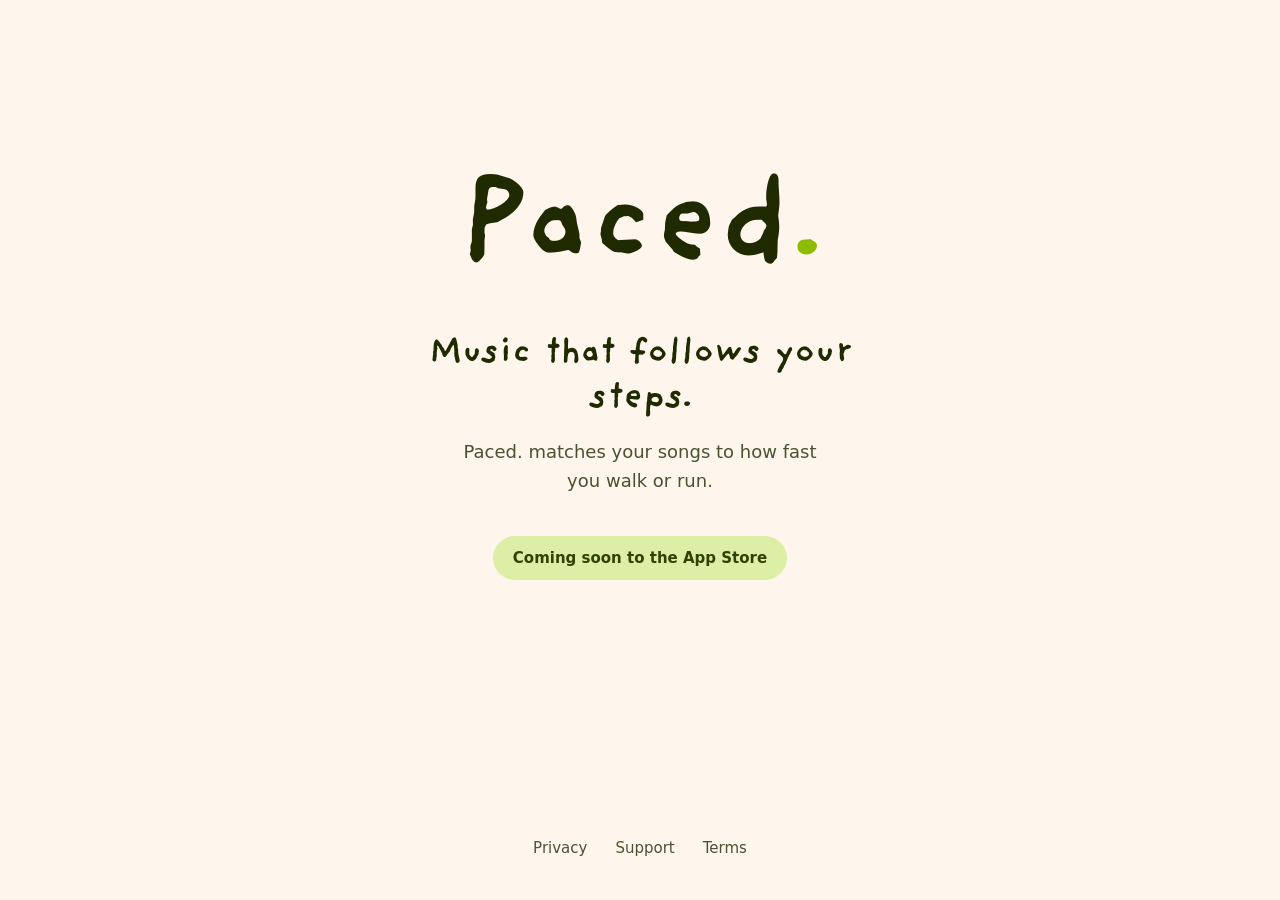
==== index.html @ 280a310a "Add Paced. website: landing, privacy and support pages Co-Authored-By: Claude Opus 5.5 <noreply@anth" ====
<!doctype html>
<html lang="en">
<head>
  <meta charset="utf-8">
  <meta name="viewport" content="width=device-width, initial-scale=1">
  <title>Paced.</title>
  <meta name="description" content="Paced. matches your songs to how fast you walk or run.">
  <link rel="preload" href="fonts/ProvidenceSans-Bold.otf" as="font" type="font/otf" crossorigin>
  <link rel="stylesheet" href="style.css">
</head>
<body>
  <main>
    <section class="hero">
      <h1>Paced<span class="dot">.</span></h1>
      <p class="lead">Music that follows your steps.</p>
      <p class="sub">Paced. matches your songs to how fast you walk or run.</p>
      <span class="pill">Coming soon to the App Store</span>
    </section>
  </main>
  <footer>
    <nav>
      <a href="privacy.html">Privacy</a>
      <a href="support.html">Support</a>
      <a href="https://www.apple.com/legal/internet-services/itunes/dev/stdeula/">Terms</a>
    </nav>
  </footer>
</body>
</html>
---- style.css ----
@font-face {
  font-family: "Providence Sans";
  src: url("fonts/ProvidenceSans-Bold.otf") format("opentype");
  font-weight: 700;
  font-style: normal;
  font-display: swap;
}

:root {
  --bg: #FEF5EC;
  --text: #1F2A00;
  --muted: #4A5232;
  --green: #8CBB00;
  --pill-bg: #DDEEA6;
  --pill-text: #2F4200;
  --heading: "Providence Sans", system-ui, -apple-system, sans-serif;
  --body: system-ui, -apple-system, "SF Pro Text", sans-serif;
  color-scheme: light;
}

* { box-sizing: border-box; }

html { -webkit-text-size-adjust: 100%; }

body {
  margin: 0;
  min-height: 100vh;
  min-height: 100dvh;
  display: flex;
  flex-direction: column;
  background: var(--bg);
  color: var(--text);
  font-family: var(--body);
  font-size: 17px;
  line-height: 1.6;
}

main { flex: 1; width: 100%; }

h1, h2, .wordmark, .lead {
  font-family: var(--heading);
  font-weight: 700;
  line-height: 1.15;
}

.dot { color: var(--green); }

a { color: var(--text); text-decoration-color: var(--green); text-underline-offset: 3px; text-decoration-thickness: 2px; }
a:hover { color: var(--muted); }

/* Landing */
.hero {
  display: flex;
  flex-direction: column;
  align-items: center;
  justify-content: center;
  text-align: center;
  padding: 18vh 24px 64px;
}

.hero h1 {
  font-size: clamp(64px, 18vw, 120px);
  margin: 0 0 32px;
}

.lead {
  font-size: clamp(26px, 6.5vw, 36px);
  line-height: 1.25;
  margin: 0 0 16px;
  max-width: 18ch;
}

.sub {
  color: var(--muted);
  font-size: 18px;
  margin: 0 0 40px;
  max-width: 32ch;
}

.pill {
  display: inline-block;
  background: var(--pill-bg);
  color: var(--pill-text);
  font-weight: 700;
  font-size: 15px;
  padding: 10px 20px;
  border-radius: 999px;
}

/* Text pages */
.page {
  max-width: 680px;
  margin: 0 auto;
  padding: 48px 24px 64px;
}

.home {
  display: inline-block;
  font-size: 32px;
  text-decoration: none;
  margin-bottom: 48px;
}

.page h1 { font-size: clamp(36px, 9vw, 48px); margin: 0 0 8px; }
.page h2 { font-size: 26px; margin: 48px 0 12px; }
.page h3 { font-size: 17px; margin: 24px 0 4px; }
.page p, .page ul { margin: 0 0 16px; }
.page ul { padding-left: 22px; }
.page li { margin-bottom: 6px; }
.page .meta { color: var(--muted); margin-bottom: 32px; }

/* Footer */
footer {
  padding: 32px 24px 40px;
  text-align: center;
  font-size: 15px;
}

footer nav { display: flex; justify-content: center; gap: 28px; flex-wrap: wrap; }
footer a { color: var(--muted); text-decoration: none; }
footer a:hover { color: var(--text); text-decoration: underline; text-decoration-color: var(--green); }
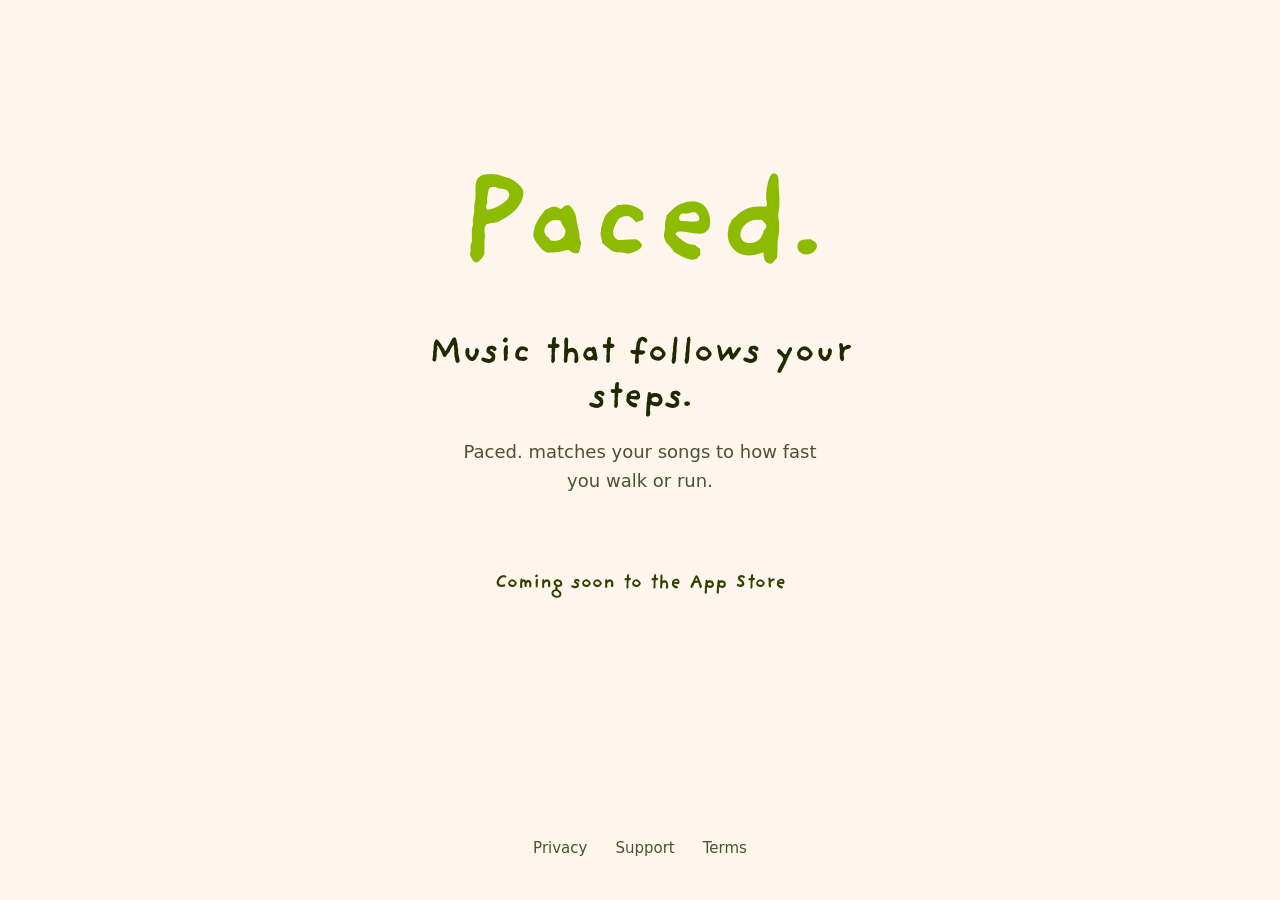
==== commit 610b37f9: "Green wordmark, plain Coming soon text in Providence Sans Co-Authored-By: Claude Opus 5.5 <noreply@a" ====
--- a/index.html
+++ b/index.html
@@ -11,10 +11,10 @@
 <body>
   <main>
     <section class="hero">
-      <h1>Paced<span class="dot">.</span></h1>
+      <h1>Paced.</h1>
       <p class="lead">Music that follows your steps.</p>
       <p class="sub">Paced. matches your songs to how fast you walk or run.</p>
-      <span class="pill">Coming soon to the App Store</span>
+      <p class="soon">Coming soon to the App Store</p>
     </section>
   </main>
   <footer>
--- a/style.css
+++ b/style.css
@@ -11,7 +11,6 @@
   --text: #1F2A00;
   --muted: #4A5232;
   --green: #8CBB00;
-  --pill-bg: #DDEEA6;
   --pill-text: #2F4200;
   --heading: "Providence Sans", system-ui, -apple-system, sans-serif;
   --body: system-ui, -apple-system, "SF Pro Text", sans-serif;
@@ -43,7 +42,7 @@
   line-height: 1.15;
 }
 
-.dot { color: var(--green); }
+.hero h1, .home, .home:hover { color: var(--green); }
 
 a { color: var(--text); text-decoration-color: var(--green); text-underline-offset: 3px; text-decoration-thickness: 2px; }
 a:hover { color: var(--muted); }
@@ -73,18 +72,16 @@
 .sub {
   color: var(--muted);
   font-size: 18px;
-  margin: 0 0 40px;
+  margin: 0;
   max-width: 32ch;
 }
 
-.pill {
-  display: inline-block;
-  background: var(--pill-bg);
+.soon {
+  font-family: var(--heading);
+  font-weight: 700;
+  font-size: 20px;
   color: var(--pill-text);
-  font-weight: 700;
-  font-size: 15px;
-  padding: 10px 20px;
-  border-radius: 999px;
+  margin: 72px 0 0;
 }
 
 /* Text pages */
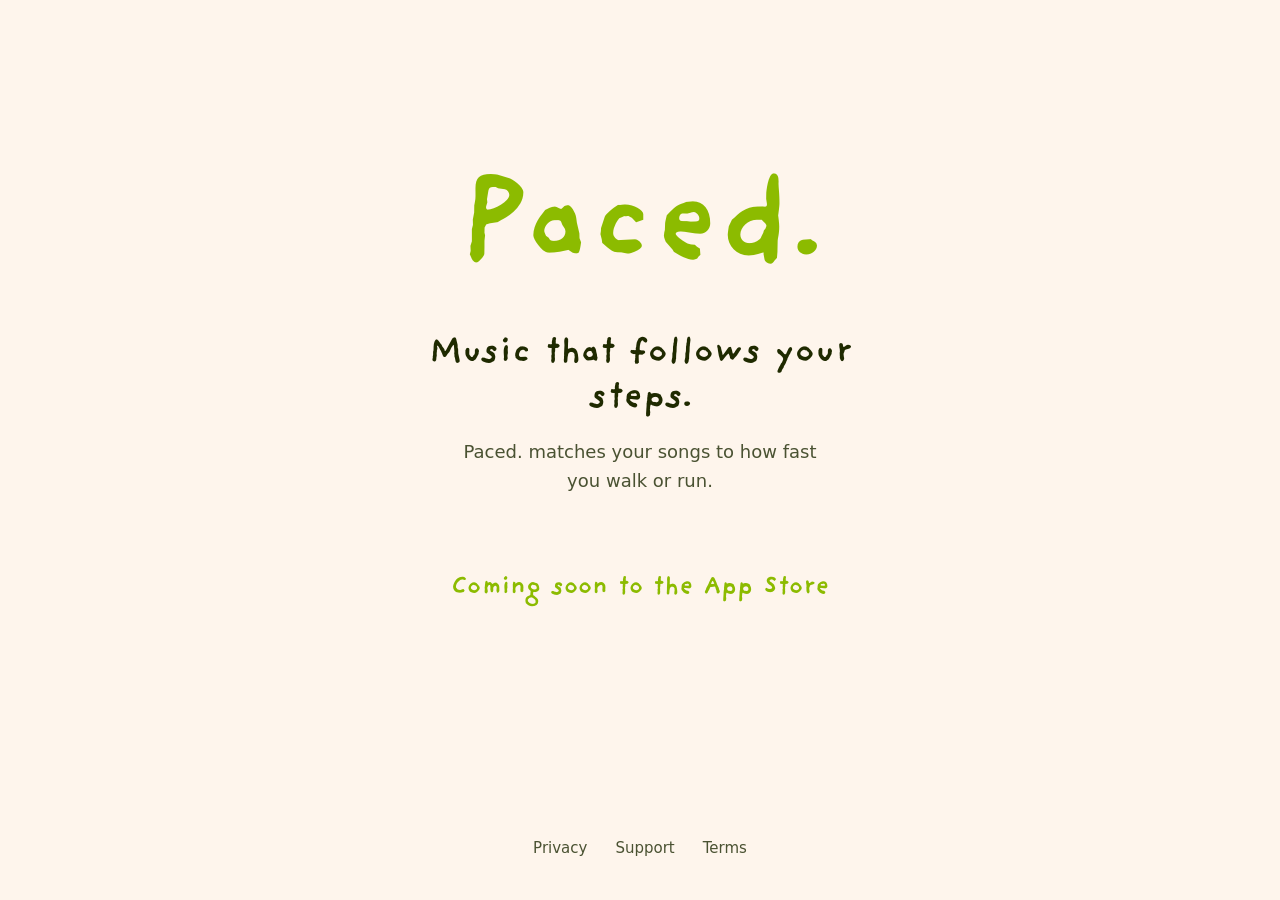
==== commit f0a2779a: "Coming soon text in PacedGreen, larger Co-Authored-By: Claude Opus 5.5 <noreply@anthropic.com>" ====
--- a/index.html
+++ b/index.html
@@ -6,7 +6,7 @@
   <title>Paced.</title>
   <meta name="description" content="Paced. matches your songs to how fast you walk or run.">
   <link rel="preload" href="fonts/ProvidenceSans-Bold.otf" as="font" type="font/otf" crossorigin>
-  <link rel="stylesheet" href="style.css">
+  <link rel="stylesheet" href="style.css?v=3">
 </head>
 <body>
   <main>
--- a/style.css
+++ b/style.css
@@ -11,7 +11,6 @@
   --text: #1F2A00;
   --muted: #4A5232;
   --green: #8CBB00;
-  --pill-text: #2F4200;
   --heading: "Providence Sans", system-ui, -apple-system, sans-serif;
   --body: system-ui, -apple-system, "SF Pro Text", sans-serif;
   color-scheme: light;
@@ -79,8 +78,8 @@
 .soon {
   font-family: var(--heading);
   font-weight: 700;
-  font-size: 20px;
-  color: var(--pill-text);
+  font-size: 26px;
+  color: var(--green);
   margin: 72px 0 0;
 }
 
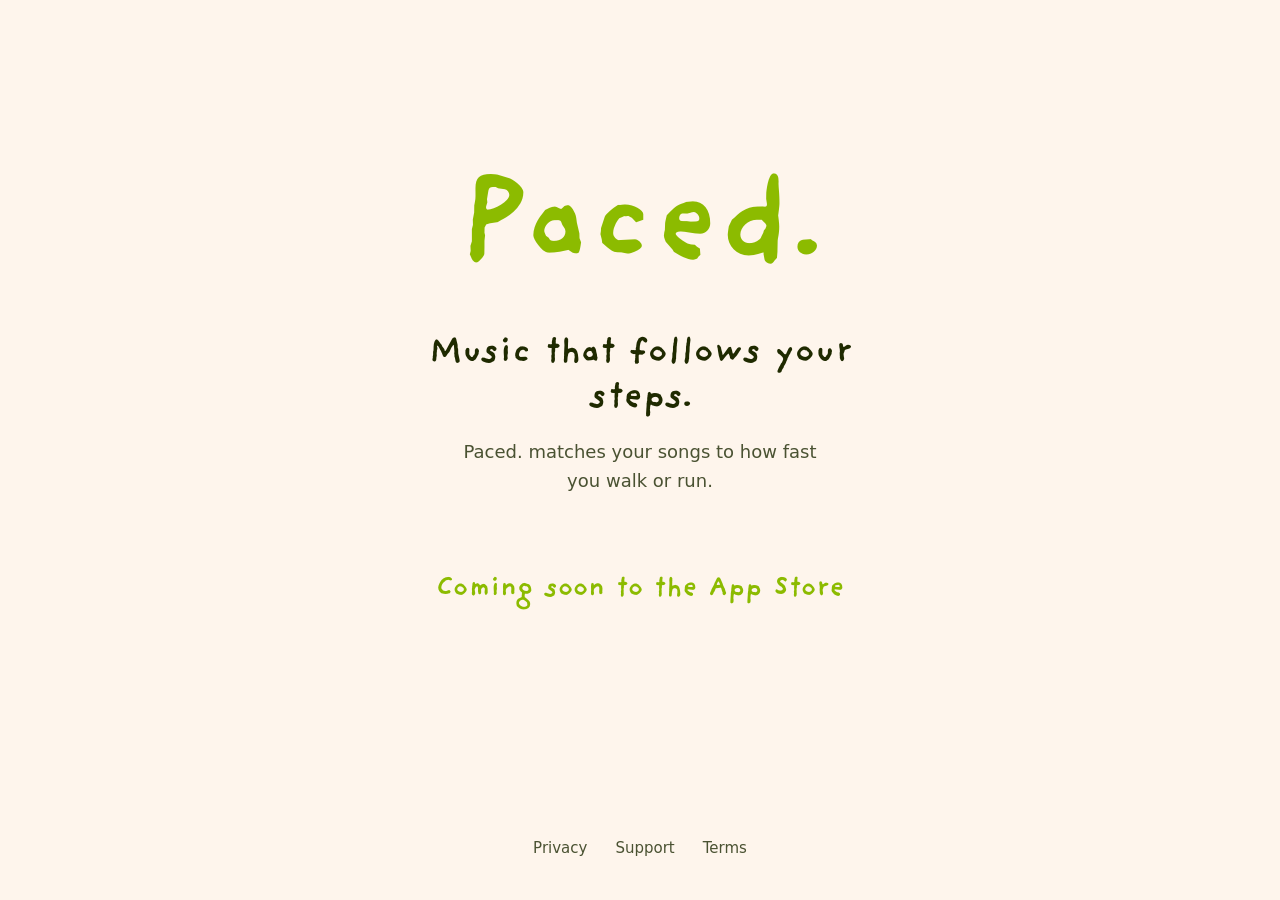
==== commit 1bdba0f4: "Keep Coming soon on one line on phones Co-Authored-By: Claude Opus 5.5 <noreply@anthropic.com>" ====
--- a/index.html
+++ b/index.html
@@ -6,7 +6,7 @@
   <title>Paced.</title>
   <meta name="description" content="Paced. matches your songs to how fast you walk or run.">
   <link rel="preload" href="fonts/ProvidenceSans-Bold.otf" as="font" type="font/otf" crossorigin>
-  <link rel="stylesheet" href="style.css?v=3">
+  <link rel="stylesheet" href="style.css?v=4">
 </head>
 <body>
   <main>
--- a/style.css
+++ b/style.css
@@ -78,7 +78,7 @@
 .soon {
   font-family: var(--heading);
   font-weight: 700;
-  font-size: 26px;
+  font-size: clamp(21px, 6vw, 28px);
   color: var(--green);
   margin: 72px 0 0;
 }
